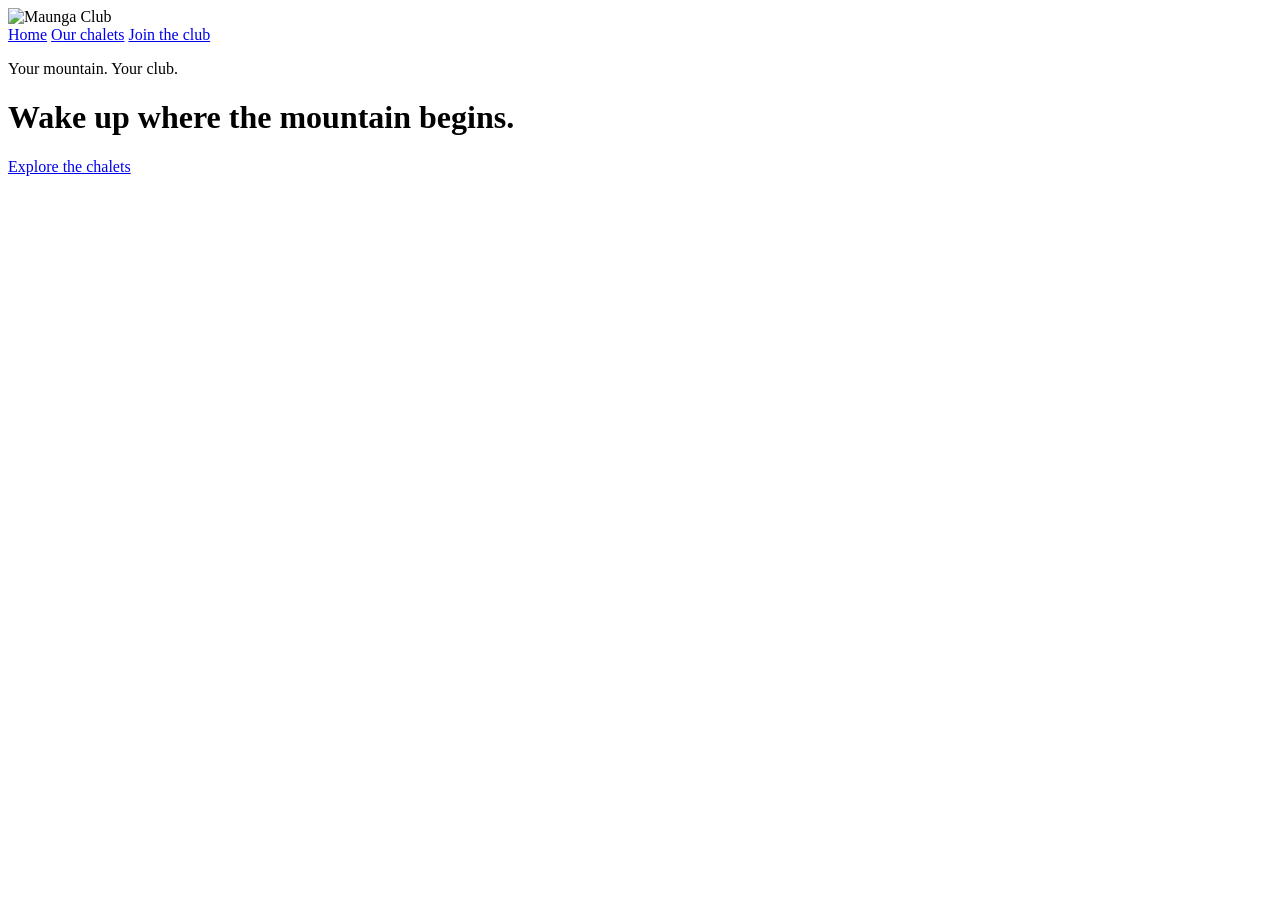
==== index.html @ bdd6d09c "Add files via upload" ====
<!DOCTYPE html>
<html lang="en">
<head>
  <meta charset="UTF-8">
  <meta name="viewport" content="width=device-width, initial-scale=1">
  <title>Maunga Club | Mountain stays</title>
  <link rel="stylesheet" href="css/style.css">
</head>
<body>
  <header class="site-header">
    <img src="../Aleurone-Maunga-Club/pics/Maunga_Club_white.png" alt="Maunga Club">
    <nav> <a href="#">Home</a> <a href="#">Our chalets</a> <a href="#">Join the club</a> </nav>
  </header>
  <main class="hero">
    <div class="hero-copy">
      <p>Your mountain. Your club.</p>
      <h1>Wake up where the mountain begins.</h1>
      <a href="#" class="button">Explore the chalets</a>
    </div>
  </main>
</body>
</html>
---- css/style.css ----
/*This is an external stylesheet*/
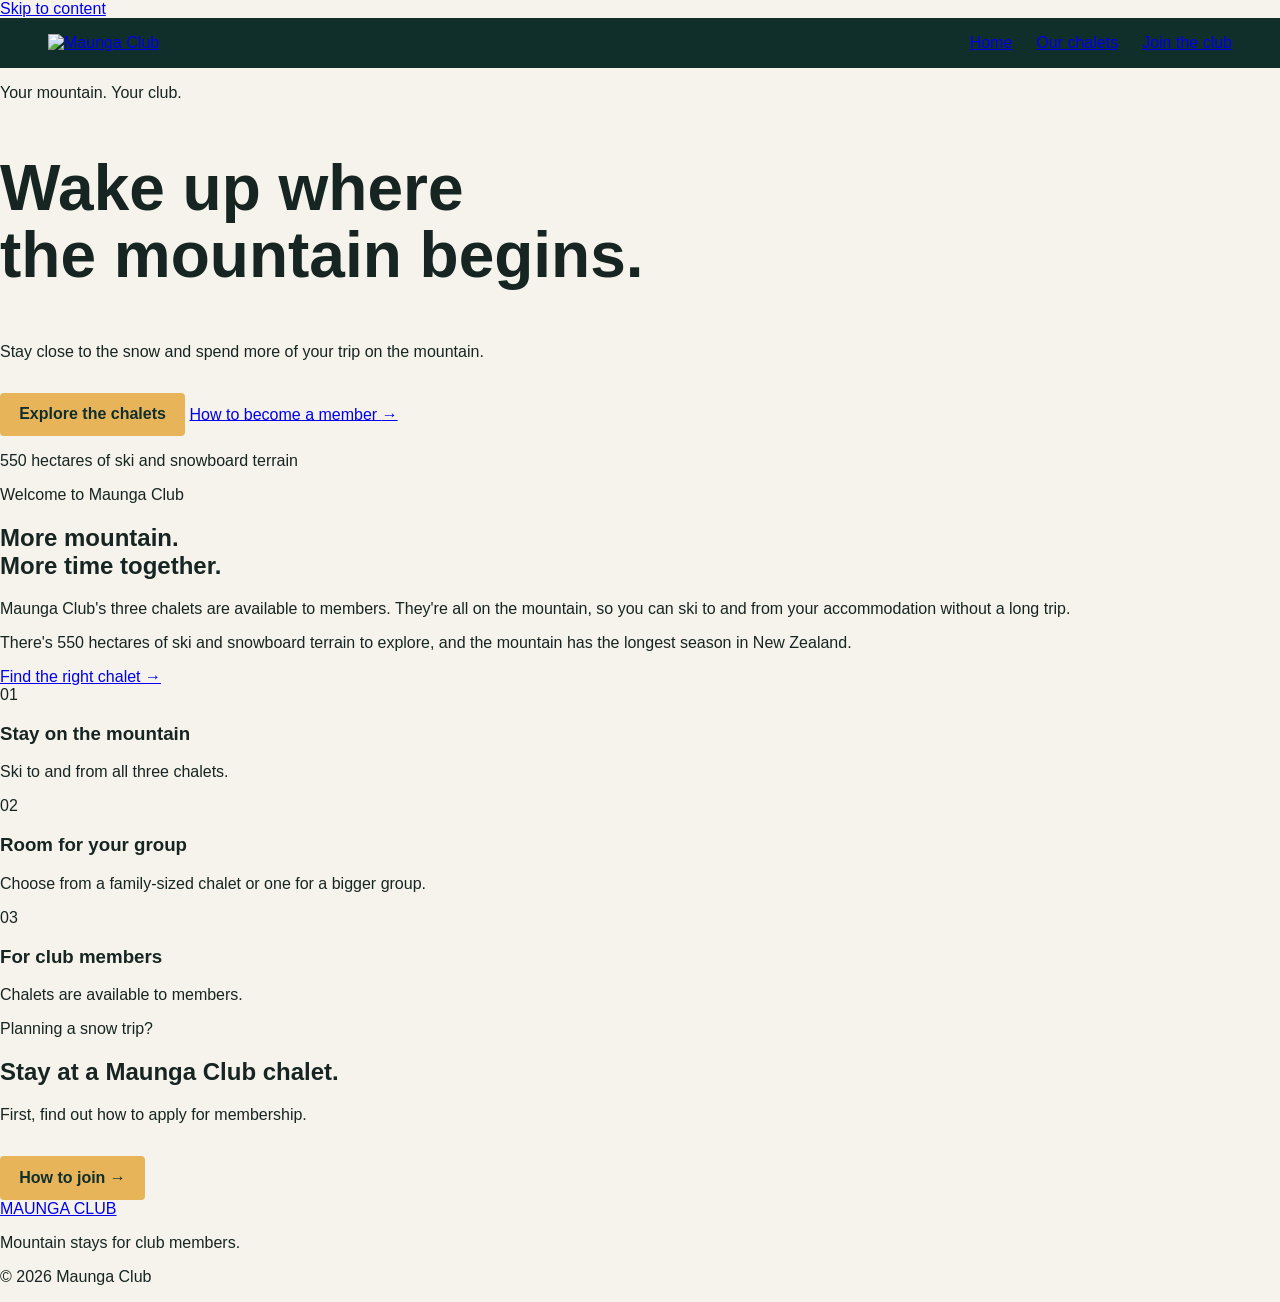
==== commit 5def2854: "Add files via upload" ====
--- a/index.html
+++ b/index.html
@@ -3,20 +3,54 @@
 <head>
   <meta charset="UTF-8">
   <meta name="viewport" content="width=device-width, initial-scale=1">
-  <title>Maunga Club | Mountain stays</title>
+  <meta name="description" content="Discover Maunga Club's on-mountain ski chalets and find out how to become a member.">
+  <title>Maunga Club | Mountain stays, made for members</title>
   <link rel="stylesheet" href="css/style.css">
 </head>
 <body>
+  <a class="skip-link" href="#main">Skip to content</a>
   <header class="site-header">
-    <img src="../Aleurone-Maunga-Club/pics/Maunga_Club_white.png" alt="Maunga Club">
-    <nav> <a href="#">Home</a> <a href="#">Our chalets</a> <a href="#">Join the club</a> </nav>
+    <a class="brand" href="index.html" aria-label="Maunga Club home"><img src="../Aleurone-Maunga-Club/pics/Maunga_Club_white.png" alt="Maunga Club"></a>
+    <nav aria-label="Main navigation">
+      <a class="active" aria-current="page" href="index.html">Home</a>
+      <a href="chalets.html">Our chalets</a>
+      <a class="nav-cta" href="membership.html">Join the club</a>
+    </nav>
   </header>
-  <main class="hero">
-    <div class="hero-copy">
-      <p>Your mountain. Your club.</p>
-      <h1>Wake up where the mountain begins.</h1>
-      <a href="#" class="button">Explore the chalets</a>
-    </div>
+  <main id="main">
+    <section class="yay">
+      <div class="content">
+        <p class="eyebrow">Your mountain. Your club.</p>
+        <h1>Wake up where<br>the mountain begins.</h1>
+        <p class="copy">Stay close to the snow and spend more of your trip on the mountain.</p>
+        <div class="actions">
+          <a class="button button-gold" href="chalets.html">Explore the chalets</a>
+          <a class="text-link light-link" href="membership.html">How to become a member <span aria-hidden="true">→</span></a>
+        </div>
+      </div>
+      <p class="note">550 hectares of ski and snowboard terrain</p>
+    </section>
+    <section class="intro section-wrap">
+      <div>
+        <p class="eyebrow">Welcome to Maunga Club</p>
+        <h2>More mountain.<br>More time together.</h2>
+      </div>
+      <div class="intro-copy">
+        <p>Maunga Club's three chalets are available to members. They're all on the mountain, so you can ski to and from your accommodation without a long trip.</p>
+        <p>There's 550 hectares of ski and snowboard terrain to explore, and the mountain has the longest season in New Zealand.</p>
+        <a class="text-link" href="chalets.html">Find the right chalet <span aria-hidden="true">→</span></a>
+      </div>
+    </section>
+    <section class="feature-band">
+      <div class="feature"><span class="feature-number">01</span><h3>Stay on the mountain</h3><p>Ski to and from all three chalets.</p></div>
+      <div class="feature"><span class="feature-number">02</span><h3>Room for your group</h3><p>Choose from a family-sized chalet or one for a bigger group.</p></div>
+      <div class="feature"><span class="feature-number">03</span><h3>For club members</h3><p>Chalets are available to members.</p></div>
+    </section>
+    <section class="join-banner">
+      <div><p class="eyebrow">Planning a snow trip?</p><h2>Stay at a Maunga Club chalet.</h2><p>First, find out how to apply for membership.</p></div>
+      <a class="button button-light" href="membership.html">How to join <span aria-hidden="true">→</span></a>
+    </section>
   </main>
+  <footer class="site-footer"><a href="index.html" class="footer-brand">MAUNGA CLUB</a><p>Mountain stays for club members.</p><p class="copyright">© 2026 Maunga Club</p></footer>
 </body>
 </html>
--- a/css/style.css
+++ b/css/style.css
@@ -1 +1,4 @@
-/*This is an external stylesheet*/
+body { margin: 0; font-family: Arial, sans-serif; background: #f5f3ec; color: #172522; } 
+.site-header { background: #102f2b; color: white; padding: 1rem 3rem; display: flex; justify-content: space-between; align-items: center; } 
+nav { display: flex; gap: 1.5rem; } img { max-width: 160px; } .hero { min-height: 420px; padding: 4rem 3rem; background: linear-gradient(rgba(16,47,43,.7), rgba(16,47,43,.7)), url("../../Aleurone-Maunga-Club/pics/mountain_view_dark.jpg") center/cover; color: white; } 
+.hero-copy { max-width: 620px; } h1 { font-size: 4rem; line-height: 1.05; } .button { background: #e8b45a; color: #102f2b; text-decoration: none; padding: .8rem 1.2rem; display: inline-block; margin-top: 1rem; border-radius: 4px; font-weight: 700; }
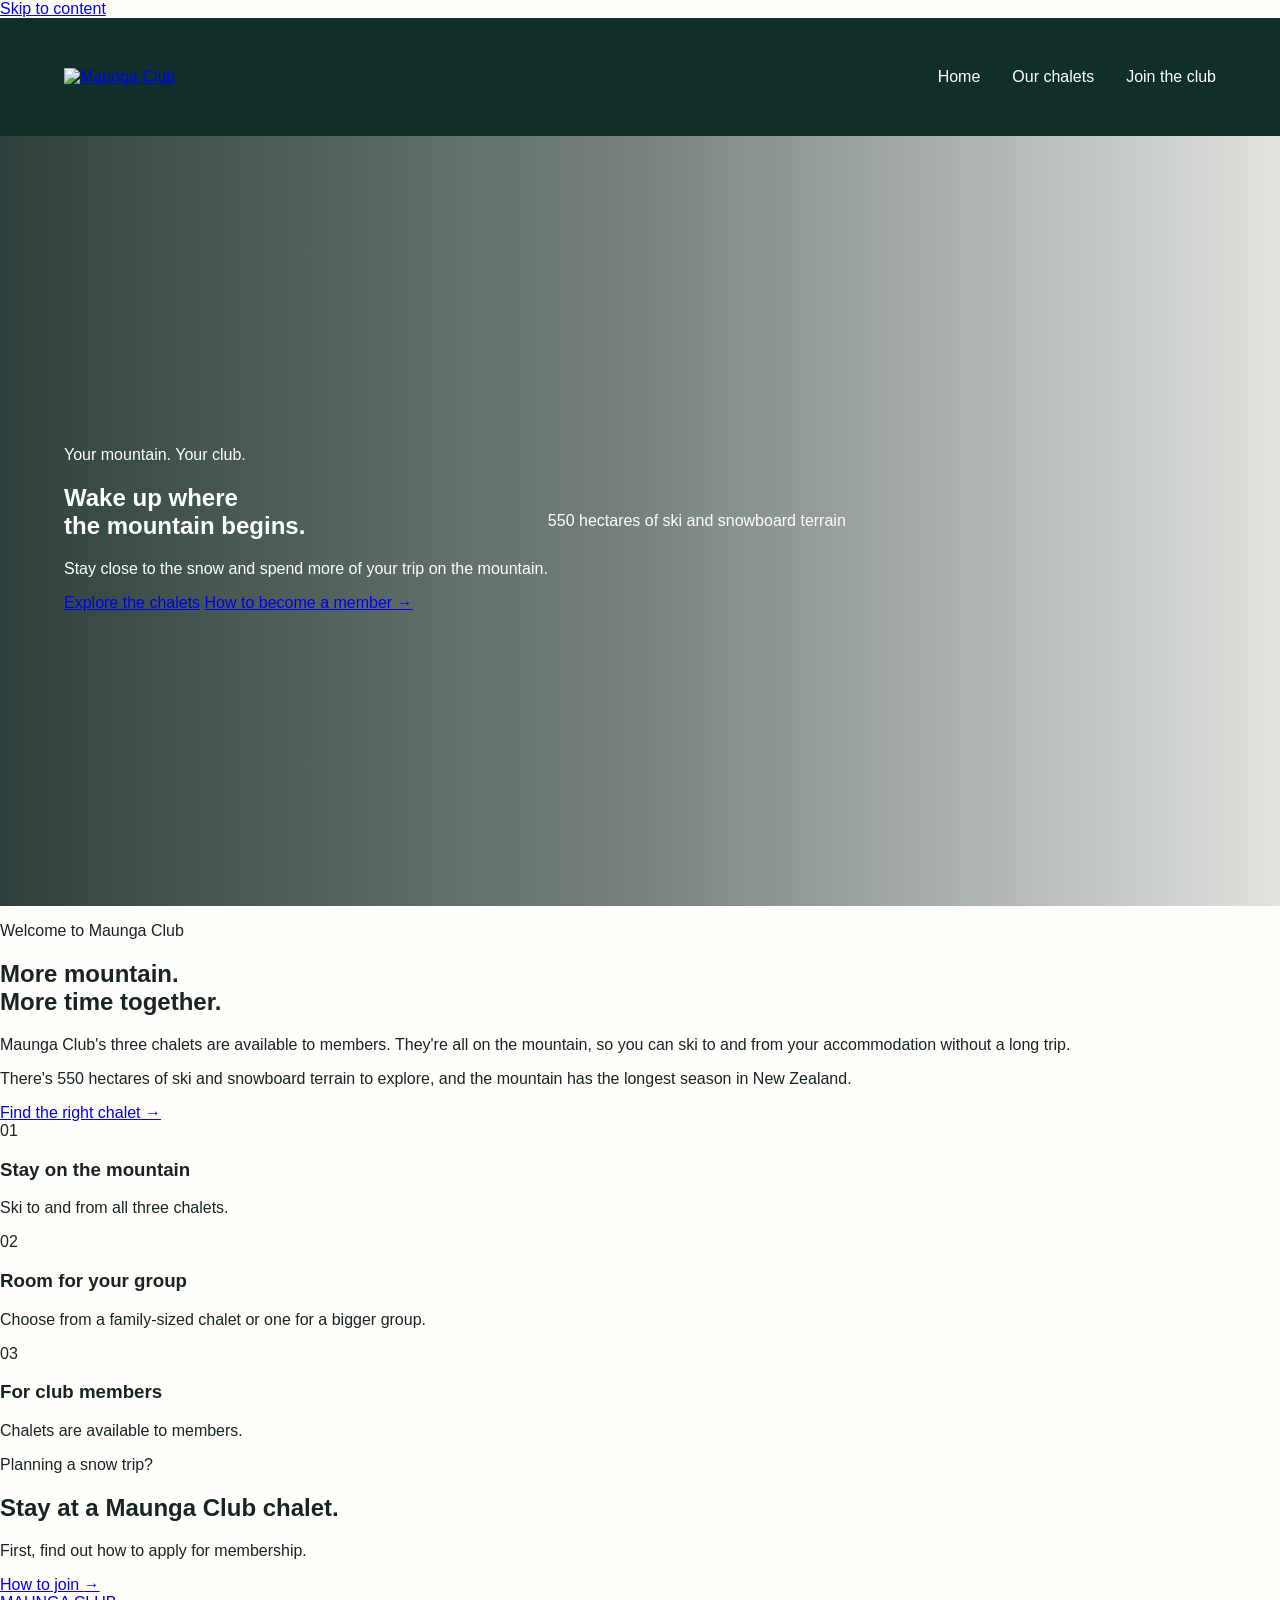
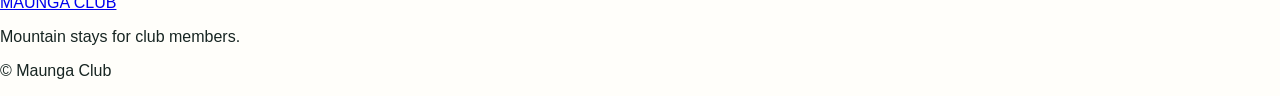
==== commit 2aeab51b: "Add files via upload" ====
--- a/index.html
+++ b/index.html
@@ -6,6 +6,7 @@
   <meta name="description" content="Discover Maunga Club's on-mountain ski chalets and find out how to become a member.">
   <title>Maunga Club | Mountain stays, made for members</title>
   <link rel="stylesheet" href="css/style.css">
+  <script src="js/script.js" defer></script>
 </head>
 <body>
   <a class="skip-link" href="#main">Skip to content</a>
@@ -51,6 +52,6 @@
       <a class="button button-light" href="membership.html">How to join <span aria-hidden="true">→</span></a>
     </section>
   </main>
-  <footer class="site-footer"><a href="index.html" class="footer-brand">MAUNGA CLUB</a><p>Mountain stays for club members.</p><p class="copyright">© 2026 Maunga Club</p></footer>
+  <footer class="site-footer"><a href="index.html" class="footer-brand">MAUNGA CLUB</a><p>Mountain stays for club members.</p><p class="copyright">© <span data-current-year></span> Maunga Club</p></footer>
 </body>
 </html>
--- a/css/style.css
+++ b/css/style.css
@@ -1,4 +1,9 @@
-body { margin: 0; font-family: Arial, sans-serif; background: #f5f3ec; color: #172522; } 
-.site-header { background: #102f2b; color: white; padding: 1rem 3rem; display: flex; justify-content: space-between; align-items: center; } 
-nav { display: flex; gap: 1.5rem; } img { max-width: 160px; } .hero { min-height: 420px; padding: 4rem 3rem; background: linear-gradient(rgba(16,47,43,.7), rgba(16,47,43,.7)), url("../../Aleurone-Maunga-Club/pics/mountain_view_dark.jpg") center/cover; color: white; } 
-.hero-copy { max-width: 620px; } h1 { font-size: 4rem; line-height: 1.05; } .button { background: #e8b45a; color: #102f2b; text-decoration: none; padding: .8rem 1.2rem; display: inline-block; margin-top: 1rem; border-radius: 4px; font-weight: 700; }
+body { margin: 0; font-family: Arial, sans-serif; background: #fffefa; color: #172522; } 
+.site-header { min-height: 86px; background: #102f2b; color: white; display: flex; justify-content: space-between; align-items: center; padding: 1rem 4rem; } 
+.brand img { width: 155px; } nav { display: flex; gap: 2rem; } nav a { color: white; text-decoration: none; } 
+.yay { min-height: 610px; display: flex; align-items: center; padding: 5rem 4rem; background: linear-gradient(90deg, rgba(7,28,25,.84), rgba(7,28,25,.55), rgba(7,28,25,.12)), url("../../Aleurone-Maunga-Club/pics/mountain_view_dark.jpg") center/cover; color: white; } 
+.chalet { background-image: linear-gradient(90deg, rgba(8,34,30,.88), rgba(8,34,30,.34)), url("../../Aleurone-Maunga-Club/pics/mountain_view_light.jpg"); } 
+.chalet-card { display: grid; grid-template-columns: 1fr 1fr; background: #f5f3ec; margin-bottom: 2rem; } 
+.chalet-card img { width: 100%; height: 100%; object-fit: cover; display: block; } 
+.chalet-details { padding: 2rem; }
+
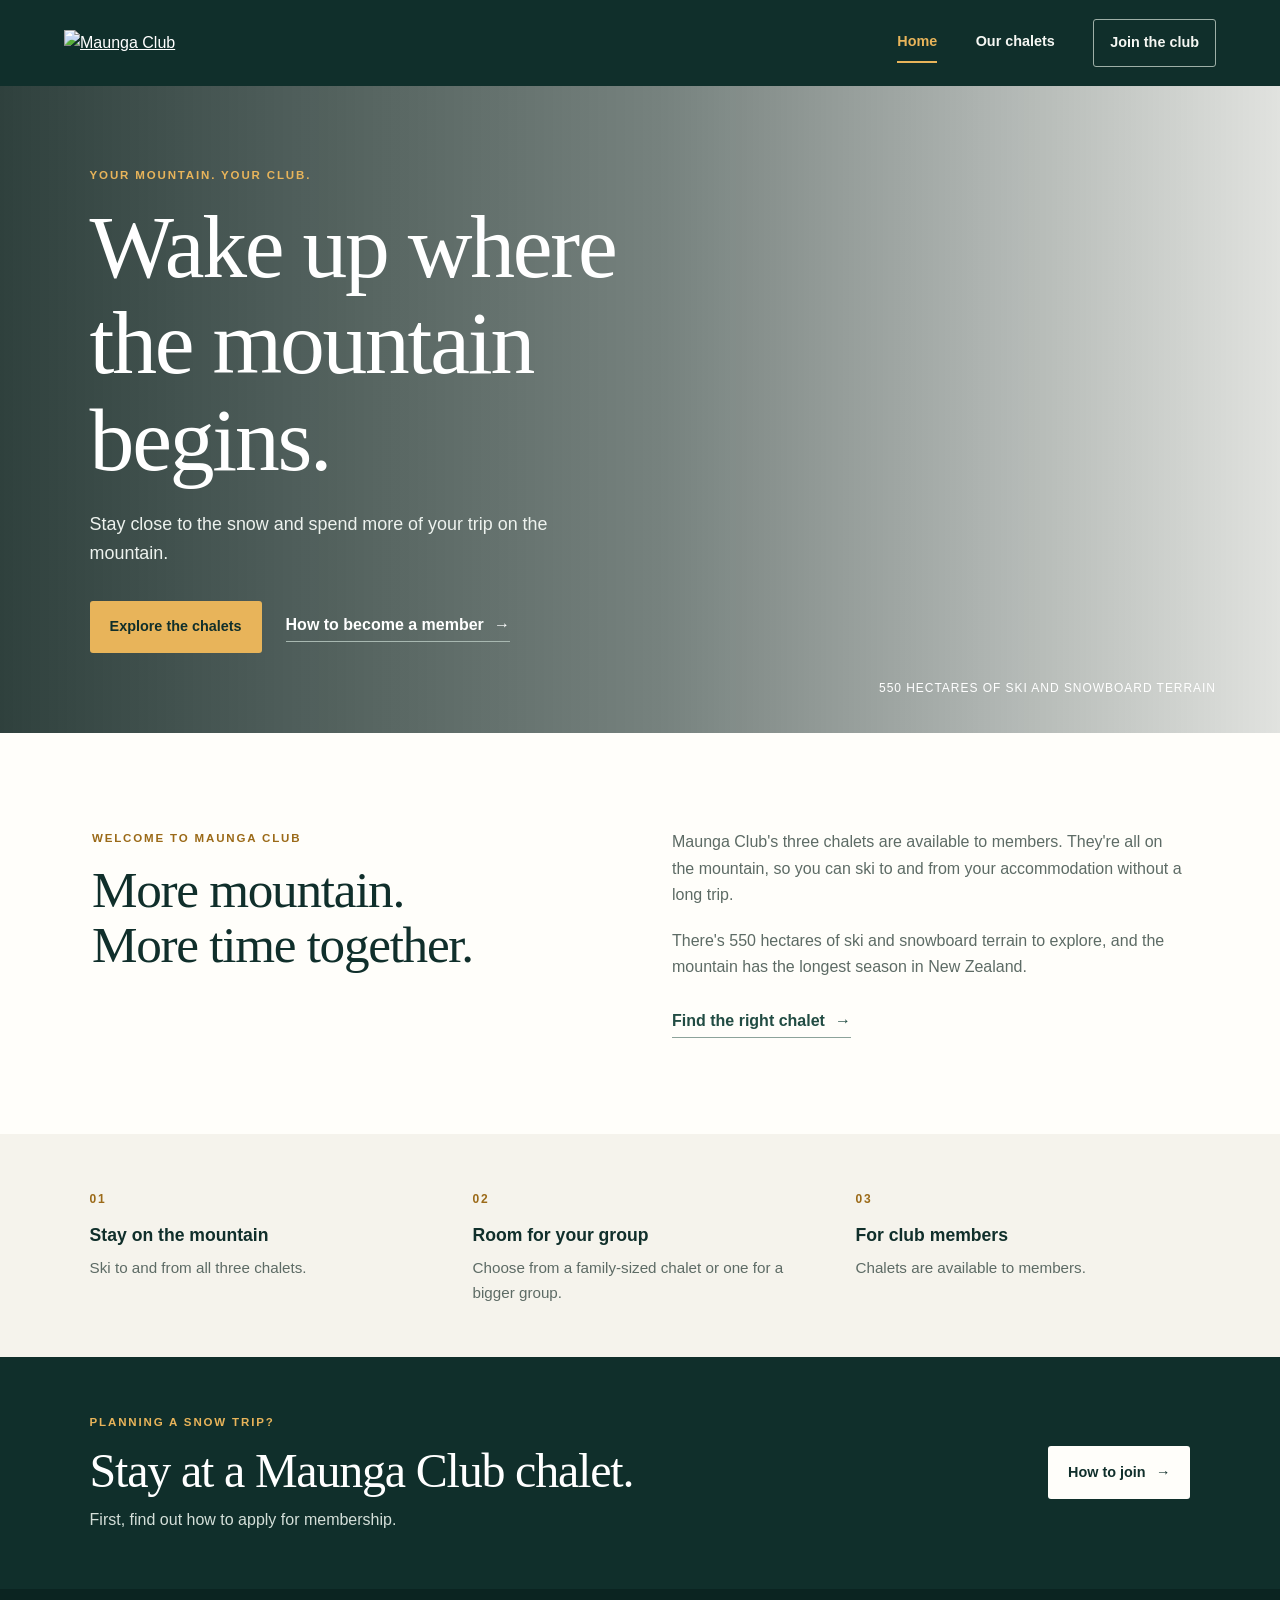
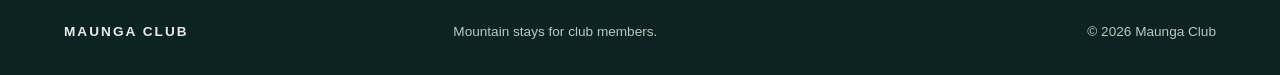
==== commit 0504c2d9: "Add files via upload" ====
--- a/index.html
+++ b/index.html
@@ -1,57 +1,56 @@
-<!DOCTYPE html>
-<html lang="en">
-<head>
-  <meta charset="UTF-8">
-  <meta name="viewport" content="width=device-width, initial-scale=1">
-  <meta name="description" content="Discover Maunga Club's on-mountain ski chalets and find out how to become a member.">
-  <title>Maunga Club | Mountain stays, made for members</title>
-  <link rel="stylesheet" href="css/style.css">
-  <script src="js/script.js" defer></script>
-</head>
-<body>
-  <a class="skip-link" href="#main">Skip to content</a>
-  <header class="site-header">
-    <a class="brand" href="index.html" aria-label="Maunga Club home"><img src="../Aleurone-Maunga-Club/pics/Maunga_Club_white.png" alt="Maunga Club"></a>
-    <nav aria-label="Main navigation">
-      <a class="active" aria-current="page" href="index.html">Home</a>
-      <a href="chalets.html">Our chalets</a>
-      <a class="nav-cta" href="membership.html">Join the club</a>
-    </nav>
-  </header>
-  <main id="main">
-    <section class="yay">
-      <div class="content">
-        <p class="eyebrow">Your mountain. Your club.</p>
-        <h1>Wake up where<br>the mountain begins.</h1>
-        <p class="copy">Stay close to the snow and spend more of your trip on the mountain.</p>
-        <div class="actions">
-          <a class="button button-gold" href="chalets.html">Explore the chalets</a>
-          <a class="text-link light-link" href="membership.html">How to become a member <span aria-hidden="true">→</span></a>
-        </div>
-      </div>
-      <p class="note">550 hectares of ski and snowboard terrain</p>
-    </section>
-    <section class="intro section-wrap">
-      <div>
-        <p class="eyebrow">Welcome to Maunga Club</p>
-        <h2>More mountain.<br>More time together.</h2>
-      </div>
-      <div class="intro-copy">
-        <p>Maunga Club's three chalets are available to members. They're all on the mountain, so you can ski to and from your accommodation without a long trip.</p>
-        <p>There's 550 hectares of ski and snowboard terrain to explore, and the mountain has the longest season in New Zealand.</p>
-        <a class="text-link" href="chalets.html">Find the right chalet <span aria-hidden="true">→</span></a>
-      </div>
-    </section>
-    <section class="feature-band">
-      <div class="feature"><span class="feature-number">01</span><h3>Stay on the mountain</h3><p>Ski to and from all three chalets.</p></div>
-      <div class="feature"><span class="feature-number">02</span><h3>Room for your group</h3><p>Choose from a family-sized chalet or one for a bigger group.</p></div>
-      <div class="feature"><span class="feature-number">03</span><h3>For club members</h3><p>Chalets are available to members.</p></div>
-    </section>
-    <section class="join-banner">
-      <div><p class="eyebrow">Planning a snow trip?</p><h2>Stay at a Maunga Club chalet.</h2><p>First, find out how to apply for membership.</p></div>
-      <a class="button button-light" href="membership.html">How to join <span aria-hidden="true">→</span></a>
-    </section>
-  </main>
-  <footer class="site-footer"><a href="index.html" class="footer-brand">MAUNGA CLUB</a><p>Mountain stays for club members.</p><p class="copyright">© <span data-current-year></span> Maunga Club</p></footer>
-</body>
-</html>
+<!DOCTYPE html>
+<html lang="en">
+<head>
+  <meta charset="UTF-8">
+  <meta name="viewport" content="width=device-width, initial-scale=1">
+  <meta name="description" content="Discover Maunga Club's on-mountain ski chalets and find out how to become a member.">
+  <title>Maunga Club | Mountain stays, made for members</title>
+  <link rel="stylesheet" href="css/style.css">
+</head>
+<body>
+  <a class="skip-link" href="#main">Skip to content</a>
+  <header class="site-header">
+    <a class="brand" href="index.html" aria-label="Maunga Club home"><img src="../Aleurone-Maunga-Club/pics/Maunga_Club_white.png" alt="Maunga Club"></a>
+    <nav aria-label="Main navigation">
+      <a class="active" aria-current="page" href="index.html">Home</a>
+      <a href="chalets.html">Our chalets</a>
+      <a class="nav-cta" href="membership.html">Join the club</a>
+    </nav>
+  </header>
+  <main id="main">
+    <section class="yay">
+      <div class="content">
+        <p class="eyebrow">Your mountain. Your club.</p>
+        <h1>Wake up where<br>the mountain begins.</h1>
+        <p class="copy">Stay close to the snow and spend more of your trip on the mountain.</p>
+        <div class="actions">
+          <a class="button button-gold" href="chalets.html">Explore the chalets</a>
+          <a class="text-link light-link" href="membership.html">How to become a member <span aria-hidden="true">→</span></a>
+        </div>
+      </div>
+      <p class="note">550 hectares of ski and snowboard terrain</p>
+    </section>
+    <section class="intro section-wrap">
+      <div>
+        <p class="eyebrow">Welcome to Maunga Club</p>
+        <h2>More mountain.<br>More time together.</h2>
+      </div>
+      <div class="intro-copy">
+        <p>Maunga Club's three chalets are available to members. They're all on the mountain, so you can ski to and from your accommodation without a long trip.</p>
+        <p>There's 550 hectares of ski and snowboard terrain to explore, and the mountain has the longest season in New Zealand.</p>
+        <a class="text-link" href="chalets.html">Find the right chalet <span aria-hidden="true">→</span></a>
+      </div>
+    </section>
+    <section class="feature-band">
+      <div class="feature"><span class="feature-number">01</span><h3>Stay on the mountain</h3><p>Ski to and from all three chalets.</p></div>
+      <div class="feature"><span class="feature-number">02</span><h3>Room for your group</h3><p>Choose from a family-sized chalet or one for a bigger group.</p></div>
+      <div class="feature"><span class="feature-number">03</span><h3>For club members</h3><p>Chalets are available to members.</p></div>
+    </section>
+    <section class="join-banner">
+      <div><p class="eyebrow">Planning a snow trip?</p><h2>Stay at a Maunga Club chalet.</h2><p>First, find out how to apply for membership.</p></div>
+      <a class="button button-light" href="membership.html">How to join <span aria-hidden="true">→</span></a>
+    </section>
+  </main>
+  <footer class="site-footer"><a href="index.html" class="footer-brand">MAUNGA CLUB</a><p>Mountain stays for club members.</p><p class="copyright">© <span data-current-year>2026</span> Maunga Club</p></footer>
+</body>
+</html>
--- a/css/style.css
+++ b/css/style.css
@@ -1,9 +1,144 @@
-body { margin: 0; font-family: Arial, sans-serif; background: #fffefa; color: #172522; } 
-.site-header { min-height: 86px; background: #102f2b; color: white; display: flex; justify-content: space-between; align-items: center; padding: 1rem 4rem; } 
-.brand img { width: 155px; } nav { display: flex; gap: 2rem; } nav a { color: white; text-decoration: none; } 
-.yay { min-height: 610px; display: flex; align-items: center; padding: 5rem 4rem; background: linear-gradient(90deg, rgba(7,28,25,.84), rgba(7,28,25,.55), rgba(7,28,25,.12)), url("../../Aleurone-Maunga-Club/pics/mountain_view_dark.jpg") center/cover; color: white; } 
-.chalet { background-image: linear-gradient(90deg, rgba(8,34,30,.88), rgba(8,34,30,.34)), url("../../Aleurone-Maunga-Club/pics/mountain_view_light.jpg"); } 
-.chalet-card { display: grid; grid-template-columns: 1fr 1fr; background: #f5f3ec; margin-bottom: 2rem; } 
-.chalet-card img { width: 100%; height: 100%; object-fit: cover; display: block; } 
-.chalet-details { padding: 2rem; }
-
+:root {
+  --pine: #102f2b;
+  --pine-mid: #214c43;
+  --pine-soft: #dfe9e4;
+  --gold: #e8b45a;
+  --cream: #f5f3ec;
+  --paper: #fffefa;
+  --ink: #172522;
+  --muted: #5d6b65;
+  --line: #dce2dc;
+  --max: 1160px;
+}
+* { box-sizing: border-box; }
+html { scroll-behavior: smooth; }
+body { margin: 0; color: var(--ink); background: var(--paper); font-family: Inter, "Segoe UI", Arial, sans-serif; line-height: 1.65; }
+img { display: block; max-width: 100%; }
+a { color: inherit; }
+.skip-link { position: absolute; top: -60px; left: 1rem; z-index: 20; background: white; padding: .7rem 1rem; }
+.skip-link:focus { top: 1rem; }
+.site-header { min-height: 86px; padding: 1rem max(5vw, calc((100vw - var(--max))/2)); display: flex; justify-content: space-between; align-items: center; gap: 2rem; background: var(--pine); color: white; }
+.brand { display: block; flex-shrink: 0; }
+.brand img { width: 155px; max-height: 58px; object-fit: contain; }
+nav { display: flex; align-items: center; gap: clamp(1rem, 3vw, 2.4rem); }
+nav a { color: #f5f7f3; text-decoration: none; font-size: .9rem; font-weight: 650; padding: .45rem 0; border-bottom: 2px solid transparent; }
+nav a:hover, nav a.active { color: var(--gold); border-bottom-color: var(--gold); }
+nav a.nav-cta { padding: .7rem 1rem; border: 1px solid #9eafa7; border-radius: 3px; }
+nav a.nav-cta:hover, nav a.nav-cta.active { border-color: var(--gold); }
+.yay { min-height: 610px; position: relative; display: flex; align-items: center; color: white; padding: 5rem max(7vw, calc((100vw - var(--max))/2)); background: linear-gradient(90deg, rgba(7,28,25,.84) 0%, rgba(7,28,25,.55) 52%, rgba(7,28,25,.12) 100%), url("../../Aleurone-Maunga-Club/pics/mountain_view_dark.jpg") center 52%/cover no-repeat; }
+.content { max-width: 700px; position: relative; z-index: 1; }
+.eyebrow { margin: 0 0 .85rem; color: #9b6a18; text-transform: uppercase; letter-spacing: .16em; font-size: .72rem; font-weight: 800; }
+.yay .eyebrow, .page-hero .eyebrow, .join-banner .eyebrow { color: var(--gold); }
+h1, h2, h3, p { margin-top: 0; }
+h1, h2 { font-family: Georgia, "Times New Roman", serif; font-weight: 500; line-height: 1.08; letter-spacing: -.025em; }
+.yay h1 { max-width: 680px; margin-bottom: 1.3rem; font-size: clamp(3.1rem, 7vw, 5.6rem); }
+.copy { max-width: 540px; color: #edf2ee; font-size: 1.12rem; }
+.actions { display: flex; flex-wrap: wrap; align-items: center; gap: 1.5rem; margin-top: 2rem; }
+.button { display: inline-flex; justify-content: center; align-items: center; gap: .65rem; text-decoration: none; padding: .9rem 1.25rem; border-radius: 3px; font-weight: 750; font-size: .9rem; transition: transform .2s, background .2s; }
+.button:hover { transform: translateY(-2px); }
+.button-gold { color: var(--pine); background: var(--gold); }
+.button-gold:hover { background: #f1c979; }
+.button-light { color: var(--pine); background: var(--paper); }
+.button-light:hover { background: var(--gold); }
+.text-link { color: var(--pine-mid); font-weight: 750; text-decoration: none; border-bottom: 1px solid #8ca39a; padding-bottom: .2rem; }
+.text-link span { margin-left: .35rem; }
+.text-link:hover { color: #98671c; }
+.light-link { color: white; border-color: #a8b8b1; }
+.note { position: absolute; right: max(5vw, calc((100vw - var(--max))/2)); bottom: 1.4rem; color: white; font-size: .75rem; letter-spacing: .08em; text-transform: uppercase; }
+.section-wrap { max-width: var(--max); margin: auto; padding: 6rem 2rem; }
+.intro { display: grid; grid-template-columns: 1fr 1fr; gap: 4rem; align-items: start; }
+.intro h2, .chalet-intro h2, .next-steps h2 { color: var(--pine); font-size: clamp(2.4rem, 4vw, 3.6rem); margin-bottom: 0; }
+.intro-copy { max-width: 540px; color: var(--muted); }
+.intro-copy p { margin-bottom: 1.2rem; }
+.intro-copy .text-link { display: inline-block; margin-top: .5rem; }
+.feature-band { display: grid; grid-template-columns: repeat(3, 1fr); background: var(--cream); padding: 3.2rem max(7vw, calc((100vw - var(--max))/2)); gap: 3rem; }
+.feature-number { color: #9b6a18; font-size: .75rem; letter-spacing: .15em; font-weight: 800; }
+.feature h3 { color: var(--pine); margin: .6rem 0 .3rem; font-size: 1.1rem; }
+.feature p { color: var(--muted); margin-bottom: 0; font-size: .95rem; }
+.join-banner { display: flex; justify-content: space-between; align-items: center; gap: 2rem; background: var(--pine); color: white; padding: 3.5rem max(7vw, calc((100vw - var(--max))/2)); }
+.join-banner h2 { font-size: clamp(2rem, 3.8vw, 3rem); margin-bottom: .6rem; }
+.join-banner p:not(.eyebrow) { margin-bottom: 0; color: #d4dfd9; }
+.join-banner .button { flex-shrink: 0; }
+.site-footer { display: grid; grid-template-columns: 1fr 1fr 1fr; gap: 1rem; align-items: center; padding: 2rem max(5vw, calc((100vw - var(--max))/2)); background: #0b2421; color: #e6ece8; font-size: .85rem; }
+.site-footer p { margin: 0; color: #b9c8c0; }
+.footer-brand { text-decoration: none; font-size: .85rem; letter-spacing: .15em; font-weight: 800; }
+.copyright { text-align: right; }
+.page-hero { min-height: 350px; display: flex; align-items: center; padding: 4rem max(7vw, calc((100vw - var(--max))/2)); color: white; background-position: center; background-size: cover; }
+.chalet-hero { background-image: linear-gradient(90deg, rgba(8,34,30,.88), rgba(8,34,30,.34)), url("../../Aleurone-Maunga-Club/pics/mountain_view_light.jpg"); }
+.membership-hero { background-image: linear-gradient(90deg, rgba(8,34,30,.88), rgba(8,34,30,.38)), url("../../Aleurone-Maunga-Club/pics/kereru/cabin_exterior.jpg"); background-position: center 55%; }
+.page-hero-inner { max-width: 760px; }
+.page-hero h1 { font-size: clamp(2.8rem, 6vw, 4.8rem); margin-bottom: 1rem; }
+.page-hero p:not(.eyebrow) { max-width: 590px; color: #e7eee9; font-size: 1.05rem; margin-bottom: 0; }
+.chalet-intro { padding-bottom: 3.5rem; }
+.chalet-intro h2 { font-size: 2.8rem; margin-bottom: 2rem; }
+.rules-grid { display: grid; grid-template-columns: repeat(3, 1fr); gap: 1.5rem; }
+.rules-grid > div { border-top: 1px solid var(--line); padding-top: 1.2rem; }
+.rules-grid span { color: #9b6a18; font-size: .75rem; font-weight: 800; letter-spacing: .12em; }
+.rules-grid p { margin: .7rem 0 0; color: var(--muted); }
+.chalet-list { max-width: var(--max); margin: 0 auto 5rem; padding: 0 2rem; }
+.chalet-card { display: grid; grid-template-columns: .92fr 1.08fr; margin: 0 0 2rem; background: var(--cream); }
+.chalet-card.reverse { grid-template-columns: 1.08fr .92fr; }
+.chalet-card.reverse .chalet-photo { order: 2; }
+.chalet-photo { display: block; min-height: 430px; overflow: hidden; }
+.chalet-photo img { width: 100%; height: 100%; min-height: 430px; object-fit: cover; transition: transform .45s; }
+.chalet-photo:hover img { transform: scale(1.035); }
+.chalet-details { padding: clamp(1.5rem, 4vw, 3rem); }
+.chalet-details h2 { color: var(--pine); font-size: 3rem; margin-bottom: .2rem; }
+.chalet-lead { color: var(--pine-mid); font-weight: 750; font-size: 1.08rem; margin-bottom: .8rem; }
+.chalet-details > p:not(.eyebrow):not(.chalet-lead) { color: var(--muted); }
+.capacity { display: flex; gap: 2.5rem; padding: 1.2rem 0; border-top: 1px solid #d2dbd3; border-bottom: 1px solid #d2dbd3; margin: 1.2rem 0; }
+.capacity div { display: flex; flex-direction: column; }
+.capacity strong { font-family: Georgia, serif; color: var(--pine); font-size: 2rem; line-height: 1.1; }
+.capacity span { color: var(--muted); font-size: .75rem; }
+.mini-gallery { display: grid; grid-template-columns: repeat(3, 1fr); gap: .55rem; }
+.mini-gallery a { display: block; height: 75px; overflow: hidden; background: #d9e0da; }
+.mini-gallery img { width: 100%; height: 100%; object-fit: cover; transition: opacity .2s; }
+.mini-gallery a:hover img { opacity: .75; }
+.membership-layout { max-width: var(--max); margin: auto; padding: 5rem 2rem; display: grid; grid-template-columns: 1.2fr .8fr; gap: 5rem; align-items: start; }
+.membership-copy h2 { font-size: 3.2rem; color: var(--pine); margin-bottom: 1rem; }
+.membership-copy > p:not(.eyebrow) { color: var(--muted); max-width: 600px; }
+.steps { list-style: none; margin: 2.2rem 0 0; padding: 0; }
+.steps li { display: flex; gap: 1.1rem; padding: 1.2rem 0; border-top: 1px solid var(--line); }
+.step-number { flex: 0 0 2.2rem; height: 2.2rem; display: grid; place-items: center; border: 1px solid #b9c8be; color: var(--pine); border-radius: 50%; font-weight: 800; }
+.steps h3 { margin: .1rem 0 .3rem; color: var(--pine); }
+.steps p { color: var(--muted); margin: 0; }
+.email-card { padding: 2.2rem; background: var(--pine); color: white; }
+.email-card h2 { font-family: Georgia, serif; font-size: 2.4rem; font-weight: 500; margin-bottom: 1rem; }
+.email-address { overflow-wrap: anywhere; font-weight: 700; }
+.email-address a { color: #f4c56e; }
+.email-button { width: 100%; margin: .8rem 0 1rem; }
+.small-note { font-size: .8rem; color: #d2ded7; margin-bottom: 0; }
+.next-steps { background: var(--cream); padding: 4rem max(7vw, calc((100vw - var(--max))/2)); }
+.next-steps h2 { margin-bottom: 2rem; }
+.next-grid { display: grid; grid-template-columns: 1fr 1fr; gap: 3rem; }
+.next-grid > div { border-top: 1px solid #d4ddd5; padding-top: 1.2rem; }
+.next-icon { color: #9b6a18; font-weight: 800; font-size: .75rem; letter-spacing: .12em; }
+.next-grid h3 { color: var(--pine); margin: .7rem 0 .4rem; }
+.next-grid p { color: var(--muted); margin-bottom: 0; max-width: 480px; }
+@media (max-width: 760px) {
+  .site-header { flex-direction: column; gap: .7rem; padding: 1rem 1.2rem; }
+  .brand img { width: 130px; }
+  nav { gap: 1rem; flex-wrap: wrap; justify-content: center; }
+  nav a { font-size: .82rem; }
+  .yay { min-height: 570px; padding: 4rem 1.4rem; background-position: 60% center; }
+  .yay h1 { font-size: clamp(2.8rem, 12vw, 4.3rem); }
+  .note { left: 1.4rem; right: 1.4rem; font-size: .65rem; }
+  .section-wrap { padding: 3.5rem 1.4rem; }
+  .intro, .membership-layout { grid-template-columns: 1fr; gap: 2rem; }
+  .feature-band { grid-template-columns: 1fr; gap: 1.8rem; padding: 2.5rem 1.4rem; }
+  .join-banner { align-items: flex-start; flex-direction: column; padding: 3rem 1.4rem; }
+  .site-footer { grid-template-columns: 1fr; padding: 2rem 1.4rem; text-align: center; }
+  .copyright { text-align: center; }
+  .page-hero { min-height: 320px; padding: 3.5rem 1.4rem; }
+  .rules-grid { grid-template-columns: 1fr; gap: 1rem; }
+  .chalet-list { padding: 0 1rem; margin-bottom: 3rem; }
+  .chalet-card, .chalet-card.reverse { grid-template-columns: 1fr; }
+  .chalet-card.reverse .chalet-photo { order: 0; }
+  .chalet-photo, .chalet-photo img { min-height: 250px; max-height: 330px; }
+  .chalet-details { padding: 1.5rem; }
+  .membership-layout { padding: 3.5rem 1.4rem; }
+  .membership-copy h2 { font-size: 2.7rem; }
+  .next-steps { padding: 3rem 1.4rem; }
+  .next-grid { grid-template-columns: 1fr; gap: 1.5rem; }
+}
+@media (prefers-reduced-motion: reduce) { html { scroll-behavior: auto; } *, *::before, *::after { transition-duration: .01ms !important; animation-duration: .01ms !important; } }
